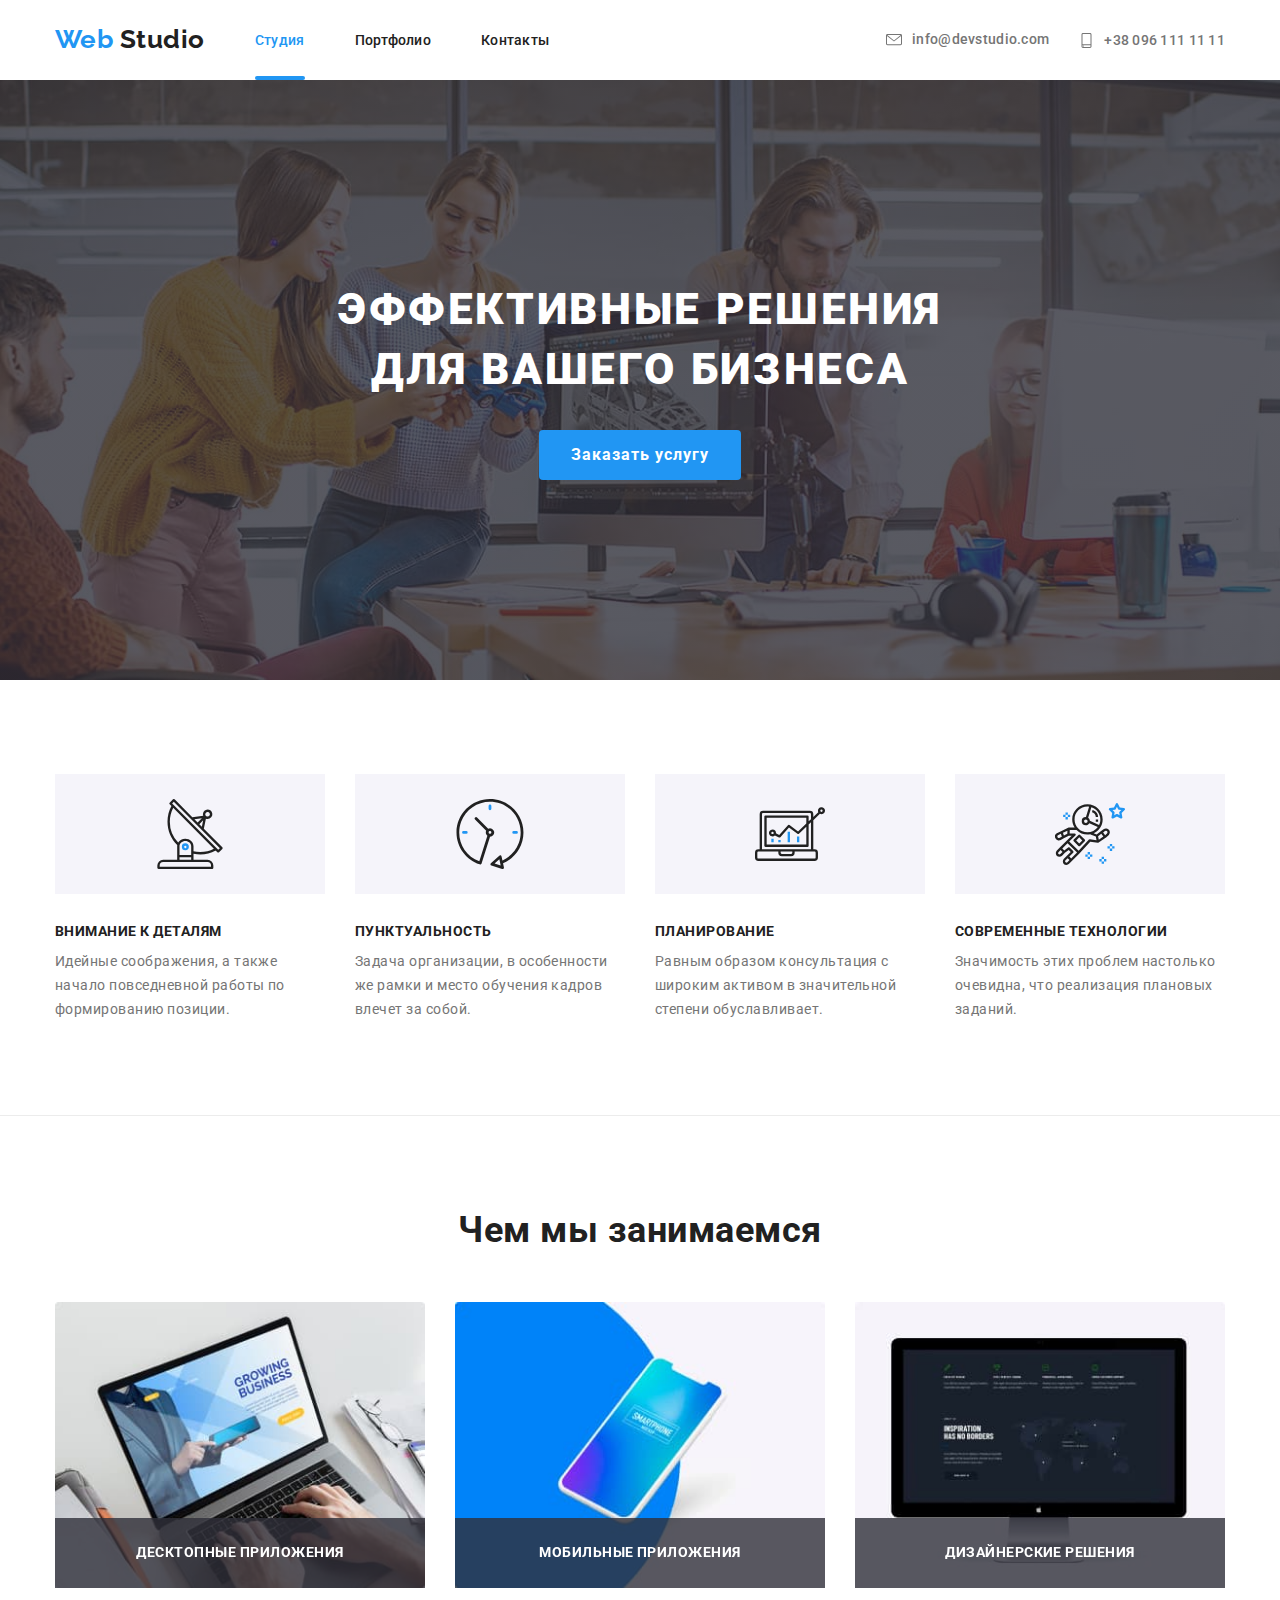
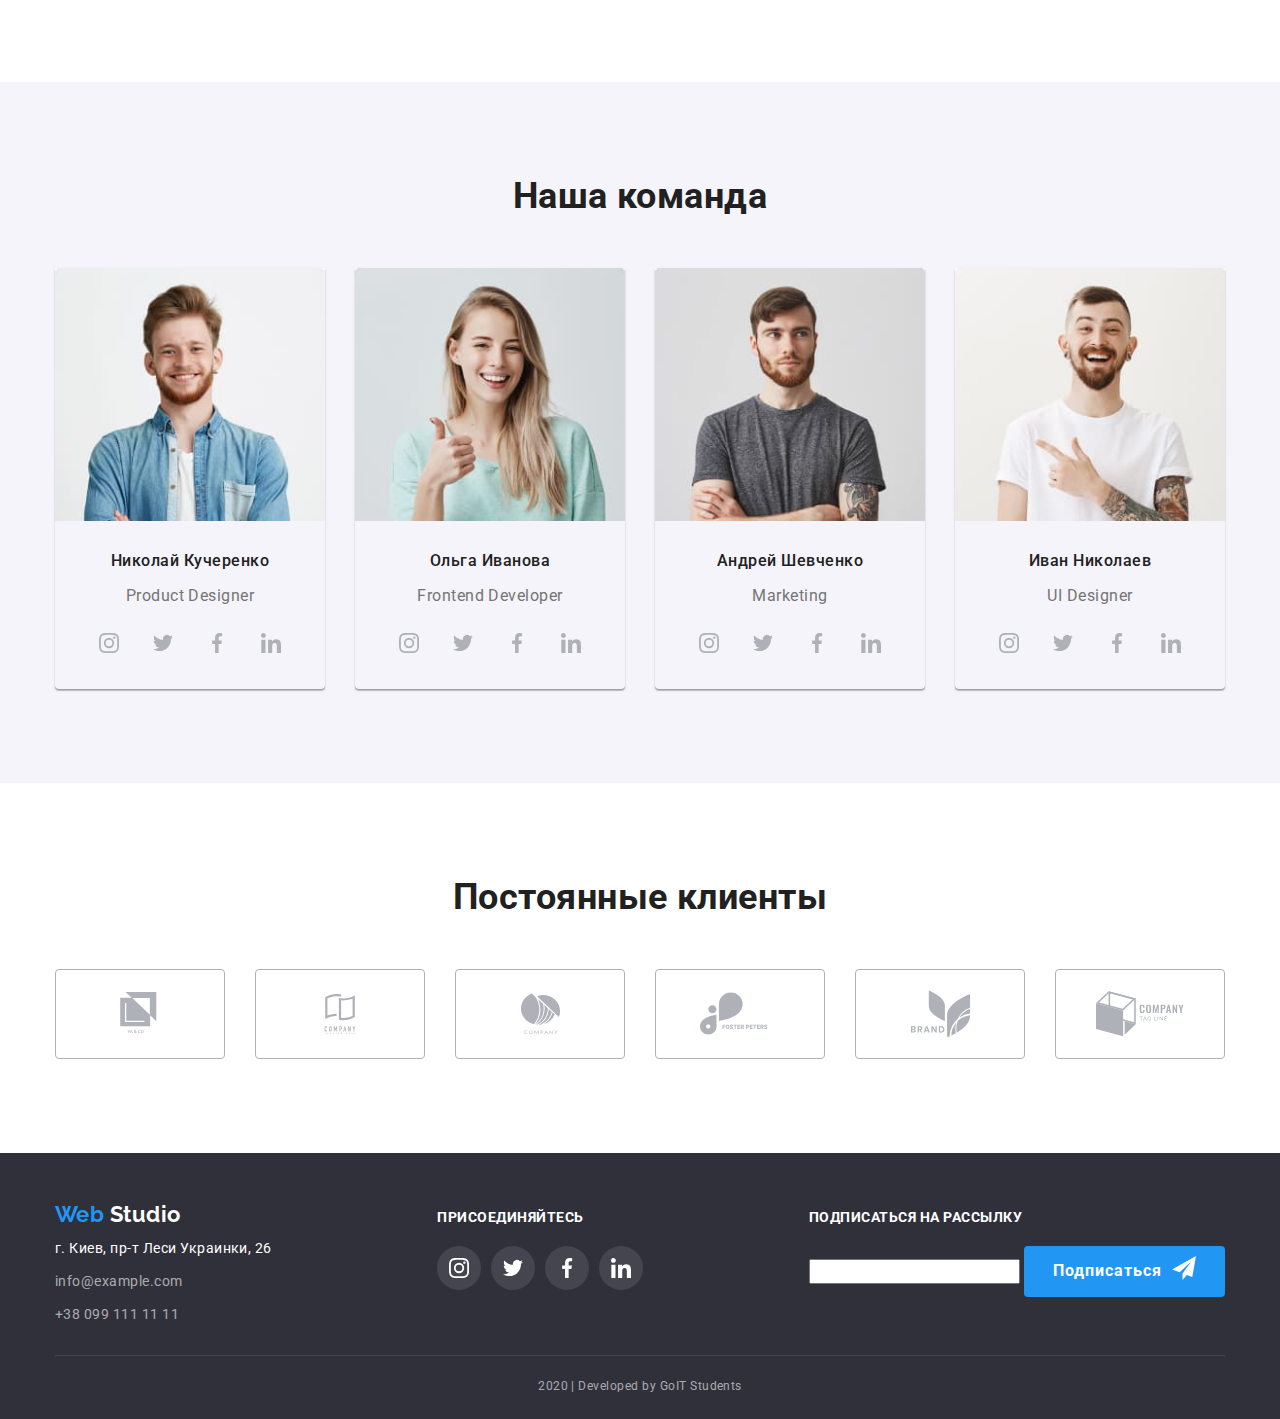
==== index.html @ bb08081d "стартовий файл" ====
<!DOCTYPE html>
<html lang="ru">
  <head>
    <meta charset="UTF-8" />
    <meta name="viewport" content="width=hea, initial-scale=1.0" />
    <title>Document</title>
    <link
      href="https://fonts.googleapis.com/css2?family=Raleway:wght@700&family=Roboto:wght@400;500;700;900&display=swap"
      rel="stylesheet"
    />
    <link
      rel="stylesheet"
      href="https://cdnjs.cloudflare.com/ajax/libs/modern-normalize/0.6.0/modern-normalize.min.css"
    />
    <link rel="stylesheet" href="./css/styles.css" />
  </head>
  <body class="page">
    <!-- header -->
    <header>
      <div class="container header">
        <nav class="main-nav">
          <a href="" class="logo logo-main">
            Web <span class="item">Studio</span>
          </a>

          <ul class="list site-nav">
            <li class="item">
              <a href="" class="link current">
                Студия
              </a>
            </li>
            <li class="item">
              <a href="./portfolio.html" class="link">Портфолио</a>
            </li>
            <li class="item"><a href="" class="link">Контакты</a></li>
          </ul>
        </nav>

        <ul class="list contacts-header">
          <li class="item">
            <a
              href="mailto:info@devstudio.com"
              class="link"
              aria-label="Написать"
            >
              <svg class="mail-icon">
                <use href="./images/symbol-defs.svg#mail-icon"></use>
              </svg>
              info@devstudio.com
            </a>
          </li>
          <li class="item">
            <a href="tel:+380991111111" class="link" aria-label="Позвонить">
              <svg class="phone-icon">
                <use href="./images/symbol-defs.svg#phone-icon"></use>
              </svg>
              +38 096 111 11 11</a
            >
          </li>
        </ul>
      </div>
    </header>

    <main>
      <!-- hero -->
      <section class="hero">
        <div class="hero-main">
          <h1 class="hero-title">эффективные решения для вашего бизнеса</h1>
          <button class="button" data-modal-open>Заказать услугу</button>
          <div class="backdrop is-hidden" data-modal>
            <div class="modal">
              <form class="js-speaker-form">
                <label for="name">Имя</label>
                <input type="text" name="name" id="name" />

                <label for="tel">Телефон</label>
                <input type="tel" name="tel" id="tel" />

                <label for="mail">Почта</label>
                <input type="email" name="mail" id="mail" />

                <input type="text" />

                <input type="text" />
                <button class="close-form" data-modal-close></button>
                <button class="button">Отправить</button>
              </form>
            </div>
          </div>
        </div>
      </section>

      <!-- features -->
      <section class="section border">
        <div class="container">
          <h2 class="section-title hidden">Преимущества</h2>

          <ul class="list features">
            <li class="item">
              <div class="features-image">
                <svg class="features-icon">
                  <use href="./images/symbol-defs.svg#antenna"></use>
                </svg>
              </div>
              <h3 class="title">Внимание к деталям</h3>
              <p class="features-description">
                Идейные соображения, а также начало повседневной работы по
                формированию позиции.
              </p>
            </li>
            <li class="item">
              <div class="features-image">
                <svg class="features-icon">
                  <use href="./images/symbol-defs.svg#clock"></use>
                </svg>
              </div>
              <h3 class="title">Пунктуальность</h3>
              <p class="features-description">
                Задача организации, в особенности же рамки и место обучения
                кадров влечет за собой.
              </p>
            </li>
            <li class="item">
              <div class="features-image">
                <svg class="features-icon">
                  <use href="./images/symbol-defs.svg#diagram"></use>
                </svg>
              </div>
              <h3 class="title">Планирование</h3>
              <p class="features-description">
                Равным образом консультация с широким активом в значительной
                степени обуславливает.
              </p>
            </li>
            <li class="item">
              <div class="features-image">
                <svg class="features-icon">
                  <use href="./images/symbol-defs.svg#astronaut"></use>
                </svg>
              </div>
              <h3 class="title">Современные технологии</h3>
              <p class="features-description">
                Значимость этих проблем настолько очевидна, что реализация
                плановых заданий.
              </p>
            </li>
          </ul>
        </div>
      </section>

      <!-- our-work -->
      <section class="section">
        <div class="container">
          <h2 class="section-title">Чем мы занимаемся</h2>

          <ul class="list our-work">
            <li class="item">
              <img
                src="./images/desctop-apps.jpg"
                alt="Десктопные приложения"
                width="370"
              />
              <h3 class="title">Десктопные приложения</h3>
            </li>
            <li class="item">
              <img
                src="./images/mobile-apps.jpg"
                alt="Мобильные приложения"
                width="370"
              />
              <h3 class="title">Мобильные приложения</h3>
            </li>
            <li class="item">
              <img
                src="./images/design.jpg"
                alt="Дизайнерские решения"
                width="370"
              />
              <h3 class="title">Дизайнерские решения</h3>
            </li>
          </ul>
        </div>
      </section>

      <!-- our-team -->

      <section class="section team-container">
        <div class="container">
          <h2 class="section-title">Наша команда</h2>

          <ul class="list our-team">
            <li class="item">
              <img
                src="./images/JohnSmith.jpg"
                alt="Николай Кучеренко"
                width="270"
              />
              <h3 class="title">Николай Кучеренко</h3>
              <p class="our-team-description">Product Designer</p>
              <ul class="list">
                <li class="item-social">
                  <a href="" class="link">
                    <svg class="social-media">
                      <use href="./images/symbol-defs.svg#instagram"></use>
                    </svg>
                  </a>
                </li>
                <li class="item-social">
                  <a href="" class="link">
                    <svg class="social-media">
                      <use href="./images/symbol-defs.svg#twitter"></use>
                    </svg>
                  </a>
                </li>
                <li class="item-social">
                  <a href="" class="link">
                    <svg class="social-media">
                      <use href="./images/symbol-defs.svg#facebook"></use>
                    </svg>
                  </a>
                </li>
                <li class="item-social">
                  <a href="" class="link">
                    <svg class="social-media">
                      <use href="./images/symbol-defs.svg#linkedin"></use>
                    </svg>
                  </a>
                </li>
              </ul>
            </li>
            <li class="item">
              <img
                src="./images/MartaStewart.jpg"
                alt="Ольга Иванова"
                width="270"
              />
              <h3 class="title">Ольга Иванова</h3>
              <p class="our-team-description">Frontend Developer</p>
              <ul class="list">
                <li class="item-social">
                  <a href="" class="link">
                    <svg class="social-media">
                      <use href="./images/symbol-defs.svg#instagram"></use>
                    </svg>
                  </a>
                </li>
                <li class="item-social">
                  <a href="" class="link">
                    <svg class="social-media">
                      <use href="./images/symbol-defs.svg#twitter"></use>
                    </svg>
                  </a>
                </li>
                <li class="item-social">
                  <a href="" class="link">
                    <svg class="social-media">
                      <use href="./images/symbol-defs.svg#facebook"></use>
                    </svg>
                  </a>
                </li>
                <li class="item-social">
                  <a href="" class="link">
                    <svg class="social-media">
                      <use href="./images/symbol-defs.svg#linkedin"></use>
                    </svg>
                  </a>
                </li>
              </ul>
            </li>
            <li class="item">
              <img
                src="./images/RobertJakis.jpg"
                alt="Андрей Шевченко"
                width="270"
              />
              <h3 class="title">Андрей Шевченко</h3>
              <p class="our-team-description">Marketing</p>
              <ul class="list">
                <li class="item-social">
                  <a href="" class="link">
                    <svg class="social-media">
                      <use href="./images/symbol-defs.svg#instagram"></use>
                    </svg>
                  </a>
                </li>
                <li class="item-social">
                  <a href="" class="link">
                    <svg class="social-media">
                      <use href="./images/symbol-defs.svg#twitter"></use>
                    </svg>
                  </a>
                </li>
                <li class="item-social">
                  <a href="" class="link">
                    <svg class="social-media">
                      <use href="./images/symbol-defs.svg#facebook"></use>
                    </svg>
                  </a>
                </li>
                <li class="item-social">
                  <a href="" class="link">
                    <svg class="social-media">
                      <use href="./images/symbol-defs.svg#linkedin"></use>
                    </svg>
                  </a>
                </li>
              </ul>
            </li>
            <li class="item">
              <img
                src="./images/MartinDoe.jpg"
                alt="Иван Николаев"
                width="270"
              />
              <h3 class="title">Иван Николаев</h3>
              <p class="our-team-description">UI Designer</p>
              <ul class="list">
                <li class="item-social">
                  <a href="" class="link">
                    <svg class="social-media">
                      <use href="./images/symbol-defs.svg#instagram"></use>
                    </svg>
                  </a>
                </li>
                <li class="item-social">
                  <a href="" class="link">
                    <svg class="social-media">
                      <use href="./images/symbol-defs.svg#twitter"></use>
                    </svg>
                  </a>
                </li>
                <li class="item-social">
                  <a href="" class="link">
                    <svg class="social-media">
                      <use href="./images/symbol-defs.svg#facebook"></use>
                    </svg>
                  </a>
                </li>
                <li class="item-social">
                  <a href="" class="link">
                    <svg class="social-media">
                      <use href="./images/symbol-defs.svg#linkedin"></use>
                    </svg>
                  </a>
                </li>
              </ul>
            </li>
          </ul>
        </div>
      </section>

      <!-- our-clients -->
      <section class="section">
        <div class="container">
          <h2 class="section-title">Постоянные клиенты</h2>

          <ul class="list our-clients">
            <li class="item">
              <a href="" class="link">
                <svg class="client-icon" width="44" height="90">
                  <use href="./images/symbol-defs.svg#client-one"></use>
                </svg>
              </a>
            </li>
            <li class="item">
              <a href="" class="link">
                <svg class="client-icon" width="40" height="90">
                  <use href="./images/symbol-defs.svg#client-two"></use>
                </svg>
              </a>
            </li>
            <li class="item">
              <a href="" class="link">
                <svg class="client-icon" width="41" height="90">
                  <use href="./images/symbol-defs.svg#client-three"></use>
                </svg>
              </a>
            </li>
            <li class="item">
              <a href="" class="link">
                <svg class="client-icon" width="80" height="90">
                  <use href="./images/symbol-defs.svg#client-four"></use>
                </svg>
              </a>
            </li>
            <li class="item">
              <a href="" class="link">
                <svg class="client-icon" width="59" height="90">
                  <use href="./images/symbol-defs.svg#client-five"></use>
                </svg>
              </a>
            </li>
            <li class="item">
              <a href="" class="link">
                <svg class="client-icon" width="88" height="90">
                  <use href="./images/symbol-defs.svg#client-six"></use>
                </svg>
              </a>
            </li>
          </ul>
        </div>
      </section>
    </main>

    <!-- footer -->
    <footer class="footer">
      <div class="container">
        <div class="main-footer">
          <div class="footer-contacts">
            <a href="" class="logo logo-secondary">
              Web <span class="item">Studio</span>
            </a>
            <address class="contacts">
              <div class="map-address">г. Киев, пр-т Леси Украинки, 26</div>
              <div class="footer-mail">
                <a href="mailto:info@example.com" class="link"
                  >info@example.com</a
                >
              </div>
              <div class="footer-tel">
                <a href="tel:+380991111111" class="link">+38 099 111 11 11</a>
              </div>
            </address>
          </div>

          <div class="social-media-footer">
            <b>присоединяйтесь</b>
            <ul class="list">
              <li class="item">
                <a href="" class="icon-social">
                  <svg class="social-media">
                    <use href="./images/symbol-defs.svg#instagram"></use>
                  </svg>
                </a>
              </li>
              <li class="item">
                <a href="" class="icon-social">
                  <svg class="social-media">
                    <use href="./images/symbol-defs.svg#twitter"></use>
                  </svg>
                </a>
              </li>
              <li class="item">
                <a href="" class="icon-social">
                  <svg class="social-media">
                    <use href="./images/symbol-defs.svg#facebook"></use>
                  </svg>
                </a>
              </li>
              <li class="item">
                <a href="" class="icon-social">
                  <svg class="social-media">
                    <use href="./images/symbol-defs.svg#linkedin"></use>
                  </svg>
                </a>
              </li>
            </ul>
          </div>

          <div class="submit">
            <b>подписаться на рассылку</b>
            <form class="js-speaker-form">
              <input type="email" name="mail" />
              <button type="submit" class="button">
                Подписаться
                <svg class="send">
                  <use href="./images/symbol-defs.svg#send"></use>
                </svg>
              </button>
            </form>
          </div>
        </div>

        <p class="copyright">2020 | Developed by GoIT Students</p>
      </div>
    </footer>

    <script src="./js/modal.js"></script>
    <script>
      (() => {
        document
          .querySelector('.js-speaker-form')
          .addEventListener('submit', e => {
            e.preventDefault();

            new FormData(e.currentTarget).forEach((value, name) =>
              console.log(`${name}: ${value}`),
            );

            e.currentTarget.reset();
          });
      })();
    </script>
  </body>
</html>
---- css/styles.css ----
/* main text color #212121 */
/* text color #757575 */
/* text and background color #FFFFFF */
/* accent color #2196F3 */
/* additional color rgba(255, 255, 255, 0.6 */
/* additional color rgba(255, 255, 255, 0.4) */
/* additional background color #E5E5E5 */
/* Raleway bold, Roboto bold normal 500 900*/

:root {
  --primary-text-color: #212121;
  --text-color: #757575;
  --accent-color: #2196f3;
  --white: #ffffff;
  --button-bcg-color: #f5f4fa;
  --footer-bcg-color: #2f303a;
  --link-color: #afb1b8;
}

.page {
  background-color: var(--white);
  color: var(--primary-text-color);

  font-family: Roboto, sans-serif;
  letter-spacing: 0.03em;
}

.list {
  list-style: none;
  padding: 0;
  margin: 0;
}

.container {
  width: 1200px;
  padding-left: 15px;
  padding-right: 15px;
  margin-left: auto;
  margin-right: auto;
}

.hidden {
  position: absolute;
  width: 1px;
  height: 1px;
  margin: -1px;
  border: 0px;
  padding: 0px;
  clip: rect(0 0 0 0);

  overflow: hidden;
}

img {
  display: block;
}

/* logo */

.logo {
  font-family: Raleway, sans-serif;
  font-weight: 700;
  line-height: 1.2;
  text-decoration: none;

  color: var(--accent-color);
}

.logo-main {
  font-size: 26px;
}

.logo-secondary {
  font-size: 22px;
}

.logo-main .item {
  color: var(--primary-text-color);
}

.logo-secondary .item {
  color: var(--white);
}

/* site-nav */

.header,
.main-nav,
.site-nav {
  display: flex;
}

.main-nav {
  align-items: center;
}

.site-nav {
  margin-left: 50px;
}

.site-nav .item:not(:last-child) {
  margin-right: 50px;
}

.site-nav .link {
  display: block;
  padding-top: 32px;
  padding-bottom: 32px;

  font-weight: 500;
  font-size: 14px;
  line-height: 1;
  letter-spacing: 0.02em;

  transition: 250ms cubic-bezier(0.4, 0, 0.2, 1);

  color: var(--primary-text-color);

  text-decoration: none;
}

.site-nav .link:hover,
.site-nav .link:focus {
  color: var(--accent-color);
}

.site-nav .link.current {
  color: var(--accent-color);
}

.current {
  position: relative;
}

.current::before {
  display: block;
  content: '';
  position: absolute;
  bottom: -1px;
  left: 0;

  width: 100%;
  height: 4px;
  background-color: var(--accent-color);
  border-radius: 2px;
}

/* contacts-header */

.contacts-header {
  display: flex;
  align-items: center;
  margin-left: auto;
}

.contacts-header .item:not(:last-child) {
  margin-right: 30px;
}

.contacts-header .link {
  display: flex;
  padding-top: 32px;
  padding-bottom: 32px;

  font-weight: 500;
  font-size: 14px;
  line-height: 1;
  letter-spacing: 0.02em;
  text-decoration: none;

  transition: 250ms cubic-bezier(0.4, 0, 0.2, 1);

  color: var(--text-color);
}

.contacts-header .link:hover,
.contacts-header .link:focus {
  color: var(--accent-color);
}

.mail-icon {
  width: 16px;
  height: 16px;
  margin-right: 10px;

  transition: 250ms cubic-bezier(0.4, 0, 0.2, 1);

  fill: var(--text-color);
}

.phone-icon {
  width: 15px;
  height: 15px;
  margin-right: 10px;

  transition: 250ms cubic-bezier(0.4, 0, 0.2, 1);

  fill: var(--text-color);
}

.link:hover .mail-icon,
.link:hover .phone-icon,
.link:focus .mail-icon,
.link:focus .phone-icon {
  fill: var(--accent-color);
}

.head {
  border-bottom: 1px solid #ececec;
}

/* hero */

.hero-title {
  margin-top: 0;

  font-weight: 900;
  font-size: 44px;
  line-height: 1.36;
  text-align: center;
  letter-spacing: 0.06em;
  text-transform: uppercase;

  color: var(--white);
}

.hero {
  max-width: 1600px;
  height: 600px;
  margin-left: auto;
  margin-right: auto;

  background-image: linear-gradient(
      rgba(47, 48, 58, 0.8),
      rgba(47, 48, 58, 0.8)
    ),
    url('../images/main-img.jpg');
  background-size: cover;
  background-position: center;
  background-repeat: no-repeat;
}

.hero-main {
  width: 696px;
  text-align: center;
  margin-left: auto;
  margin-right: auto;
  padding-top: 200px;
  padding-bottom: 200px;
}

.hero-main .hero-title {
  margin-bottom: 30px;
}

/* button */

.button {
  display: inline-block;
  padding: 10px 32px;
  min-width: 200px;

  font-weight: 700;
  font-size: 16px;
  line-height: 1.9;
  letter-spacing: 0.06em;
  border: none;
  border-radius: 4px;
  text-decoration: none;

  color: var(--white);
  background-color: var(--accent-color);
}

.submit .button {
  display: inline-flex;
  padding: 10px 29px;
  border: none;
}

.send {
  width: 24px;
  height: 24px;
  margin-left: 10px;
}

.filter-button {
  border-radius: 4px;
  padding: 6px 22px;

  font-weight: 500;
  font-size: 16px;
  line-height: 1.6;
  border: none;

  transition: 250ms cubic-bezier(0.4, 0, 0.2, 1);

  color: var(--primary-text-color);
  background-color: var(--button-bcg-color);
}

.filter-button:hover,
.filter-button:focus {
  color: var(--white);
  background-color: var(--accent-color);
  box-shadow: 0px 2px 2px rgba(0, 0, 0, 0.12), 0px 1px 2px rgba(0, 0, 0, 0.08),
    0px 3px 1px rgba(0, 0, 0, 0.1);
}

/* modal */

.backdrop {
  position: fixed;
  top: 0;
  left: 0;
  width: 100%;
  height: 100%;
  background-color: rgba(0, 0, 0, 0.5);

  opacity: 1;

  transition: opacity 250ms cubic-bezier(0.4, 0, 0.2, 1);
}

.backdrop.is-hidden {
  opacity: 0;
  pointer-events: none;
}

.backdrop.is-hidden .modal {
  transform: translate(-50%, -50%) scale(1.1);
}

.modal {
  position: absolute;
  top: 50%;
  left: 50%;

  width: 528px;
  height: 581px;
  padding: 15px;
  box-shadow: 0px 2px 1px rgba(0, 0, 0, 0.2), 0px 1px 1px rgba(0, 0, 0, 0.14),
    0px 1px 3px rgba(0, 0, 0, 0.12);
  border-radius: 4px;

  background-color: #fff;

  transform: translate(-50%, -50%) scale(1);

  transition: transform 250ms cubic-bezier(0.4, 0, 0.2, 1);
}

.close-form {
  position: absolute;
  top: -9px;
  right: -9px;

  width: 30px;
  height: 30px;
  border: none;
  border-radius: 50%;
  box-shadow: 0px 2px 1px rgba(0, 0, 0, 0.2), 0px 1px 1px rgba(0, 0, 0, 0.14),
    0px 1px 3px rgba(0, 0, 0, 0.12);

  background-color: var(--white);
}

/* section */

.section {
  padding-bottom: 94px;
  padding-top: 94px;
}

.section-title {
  margin-top: 0;
  margin-bottom: 50px;

  font-weight: 700;
  font-size: 36px;
  line-height: 1.16;
  text-align: center;

  color: var(--primary-text-color);
}

/* features */

.features {
  display: flex;
}

.border {
  border-bottom: 1px solid #ececec;
}

.features .item:not(:last-child) {
  margin-right: 30px;
}

.features .title {
  margin-top: 30px;
  margin-bottom: 10px;

  font-weight: 700;
  font-size: 14px;
  line-height: 1.14;
  text-transform: uppercase;

  color: var(--primary-text-color);
}

.features-description {
  margin-top: 0;
  margin-bottom: 0;

  font-size: 14px;
  line-height: 1.7;

  color: var(--text-color);
}

.features .features-image {
  display: flex;
  width: 270px;
  height: 120px;
  justify-content: center;
  align-items: center;

  background-color: var(--button-bcg-color);
}

.features-icon {
  width: 70px;
  height: 70px;
}

/* our-work */

.our-work {
  display: flex;
}

.our-work .item:not(:last-child) {
  margin-right: 30px;
}

.our-work .item {
  position: relative;
}

.our-work .title {
  display: inline-block;
  position: absolute;
  bottom: 0;
  right: 0;

  margin: 0;
  padding: 27px 0px;
  text-align: center;
  min-width: 370px;

  font-weight: 700;
  font-size: 14px;
  line-height: 1.14;
  text-transform: uppercase;

  color: var(--white);
  background-color: rgba(47, 48, 58, 0.8);
}

/* our-team */

.our-team {
  display: flex;
}

.our-team .item {
  text-align: center;
  box-shadow: 0px 2px 1px rgba(0, 0, 0, 0.2), 0px 1px 1px rgba(0, 0, 0, 0.14),
    0px 1px 3px rgba(117, 78, 78, 0.12);
  border-radius: 0px 0px 4px 4px;
}

.our-team .item:not(:last-child) {
  margin-right: 30px;
}

.team-container {
  background-color: var(--button-bcg-color);
}

.our-team .title {
  margin-top: 30px;
  margin-bottom: 10px;

  font-weight: 500;
  font-size: 16px;
  line-height: 1.2;

  color: var(--primary-text-color);
}

.our-team-description {
  margin-bottom: 16px;

  font-size: 16px;
  line-height: 1.2;

  color: var(--text-color);
}

.our-team .social-media {
  display: inline-block;

  width: 20px;
  height: 20px;
  fill: var(--link-color);

  transition: 250ms cubic-bezier(0.4, 0, 0.2, 1);

  background-color: transparent;
}

.our-team .list {
  display: flex;
  justify-content: center;
  align-items: center;
  margin-bottom: 24px;
}

.our-team .link {
  display: flex;
  width: 44px;
  height: 44px;
  justify-content: center;
  align-items: center;
  border-radius: 50%;

  transition: 250ms cubic-bezier(0.4, 0, 0.2, 1);
}

.link:hover .social-media,
.link:focus .social-media {
  fill: var(--white);
}

.our-team .link:hover,
.our-team .link:focus {
  background-color: var(--accent-color);
}

/* our-clients */

.our-clients {
  display: flex;
  justify-content: center;
}

.our-clients .link {
  display: flex;

  width: 170px;
  height: 90px;
  border: 1px solid var(--link-color);
  border-radius: 4px;
  justify-content: center;
  align-items: center;

  transition: 250ms cubic-bezier(0.4, 0, 0.2, 1);
}

.our-clients .item:not(:last-child) {
  margin-right: 30px;
}

.our-clients .link:hover,
.our-clients .link:focus {
  border: 1px solid var(--accent-color);
}

.link:hover .client-icon,
.link:focus .client-icon {
  fill: var(--accent-color);
}

.client-icon {
  fill: var(--link-color);
  margin: 0;
  padding: 0;

  transition: 250ms cubic-bezier(0.4, 0, 0.2, 1);
}

/* examples */

.portfolio-filter {
  display: flex;
  justify-content: center;
  padding-bottom: 16px;
}

.portfolio-filter .item:not(:last-child) {
  margin-right: 9px;
}

.examples {
  display: flex;
  flex-wrap: wrap;
}

.examples .item {
  width: 370px;
  margin-right: 30px;
  margin-bottom: 30px;
  /* border-radius: 5px; */
}

.examples .item:hover,
.examples .item:focus {
  box-shadow: 1px 4px 6px rgba(0, 0, 0, 0.16), 0px 4px 4px rgba(0, 0, 0, 0.06),
    0px 1px 1px rgba(0, 0, 0, 0.12);
}

.examples .item:nth-child(3n) {
  margin-right: 0px;
}

.examples .item:nth-last-child(-n + 3) {
  margin-bottom: 0px;
}

.portfolio-header {
  margin-top: 0;
  margin-bottom: 0;
}

.examples .description {
  padding: 20px 24px;
  border-top: 0;
  border-left: 1px solid #eeeeee;
  border-bottom: 1px solid #eeeeee;
  border-right: 1px solid #eeeeee;
  /* border-bottom-right-radius: 5px;
  border-bottom-left-radius: 5px; */
}

.examples .title {
  margin-top: 20px;
  margin-bottom: 4px;

  font-weight: 700;
  font-size: 18px;
  line-height: 2;
  letter-spacing: 0.06em;

  color: var(--primary-text-color);
}

.examples-description {
  margin-top: 0;
  margin-bottom: 20px;

  font-size: 16px;
  line-height: 1.2;

  color: var(--text-color);
}

.examples-text {
  font-size: 18px;
  line-height: 1.5;

  color: var(--white);
}

.examples a {
  text-decoration: none;
}

.thumb {
  position: relative;
  overflow: hidden;
}

.examples-text {
  position: absolute;
  top: 0;
  left: 0;

  width: 100%;
  height: 100%;

  padding: 63px 24px;
  margin: 0;
  background-color: rgba(33, 150, 243, 0.9);
  /* border-radius: 5px; */

  color: var(--white);

  transform: translateY(100%);
  transition: transform 250ms cubic-bezier(0.4, 0, 0.2, 1);
}

.examples .item:hover .examples-text,
.examples .item:focus .examples-text {
  transform: translateY(0);
}

/* footer */

.main-footer {
  display: flex;
  align-items: baseline;
  justify-content: space-between;

  padding-top: 48px;
  padding-bottom: 28px;
  border-bottom: 1px solid rgba(255, 255, 255, 0.1);
}

.footer-contacts .logo {
  display: block;
  margin-bottom: 10px;
}

.footer-contacts .map-address,
.footer-contacts .footer-mail {
  margin-bottom: 9px;
}

.footer {
  background-color: var(--footer-bcg-color);
}

address {
  font-style: normal;
  font-size: 14px;
  line-height: 1.7;

  color: var(--white);
}

.contacts .link {
  font-style: normal;
  text-decoration: none;

  transition: 250ms cubic-bezier(0.4, 0, 0.2, 1);

  color: rgba(255, 255, 255, 0.6);
}

.contacts .link:hover,
.contacts .link:focus {
  color: var(--accent-color);
}

b {
  display: inline-block;

  font-weight: 700;
  font-size: 14px;
  margin-bottom: 21px;
  line-height: 1.1;
  text-transform: uppercase;

  color: var(--white);
}

.social-media-footer .list {
  display: flex;
}

.social-media-footer .item:not(:last-child),
.item-social:not(:last-child) {
  margin-right: 10px;
}

.social-media-footer .social-media {
  width: 20px;
  height: 20px;
  fill: var(--white);
}

.social-media-footer .icon-social {
  display: flex;
  width: 44px;
  height: 44px;
  border-radius: 50%;
  justify-content: center;
  align-items: center;

  transition: 250ms cubic-bezier(0.4, 0, 0.2, 1);

  background-color: rgba(255, 255, 255, 0.1);
}

.social-media-footer .icon-social:hover,
.social-media-footer .icon-social:focus {
  background-color: var(--accent-color);
}

.copyright {
  padding-top: 18px;
  padding-bottom: 21px;
  margin: 0;

  font-size: 12px;
  line-height: 2;
  text-align: center;

  color: rgba(255, 255, 255, 0.6);
}
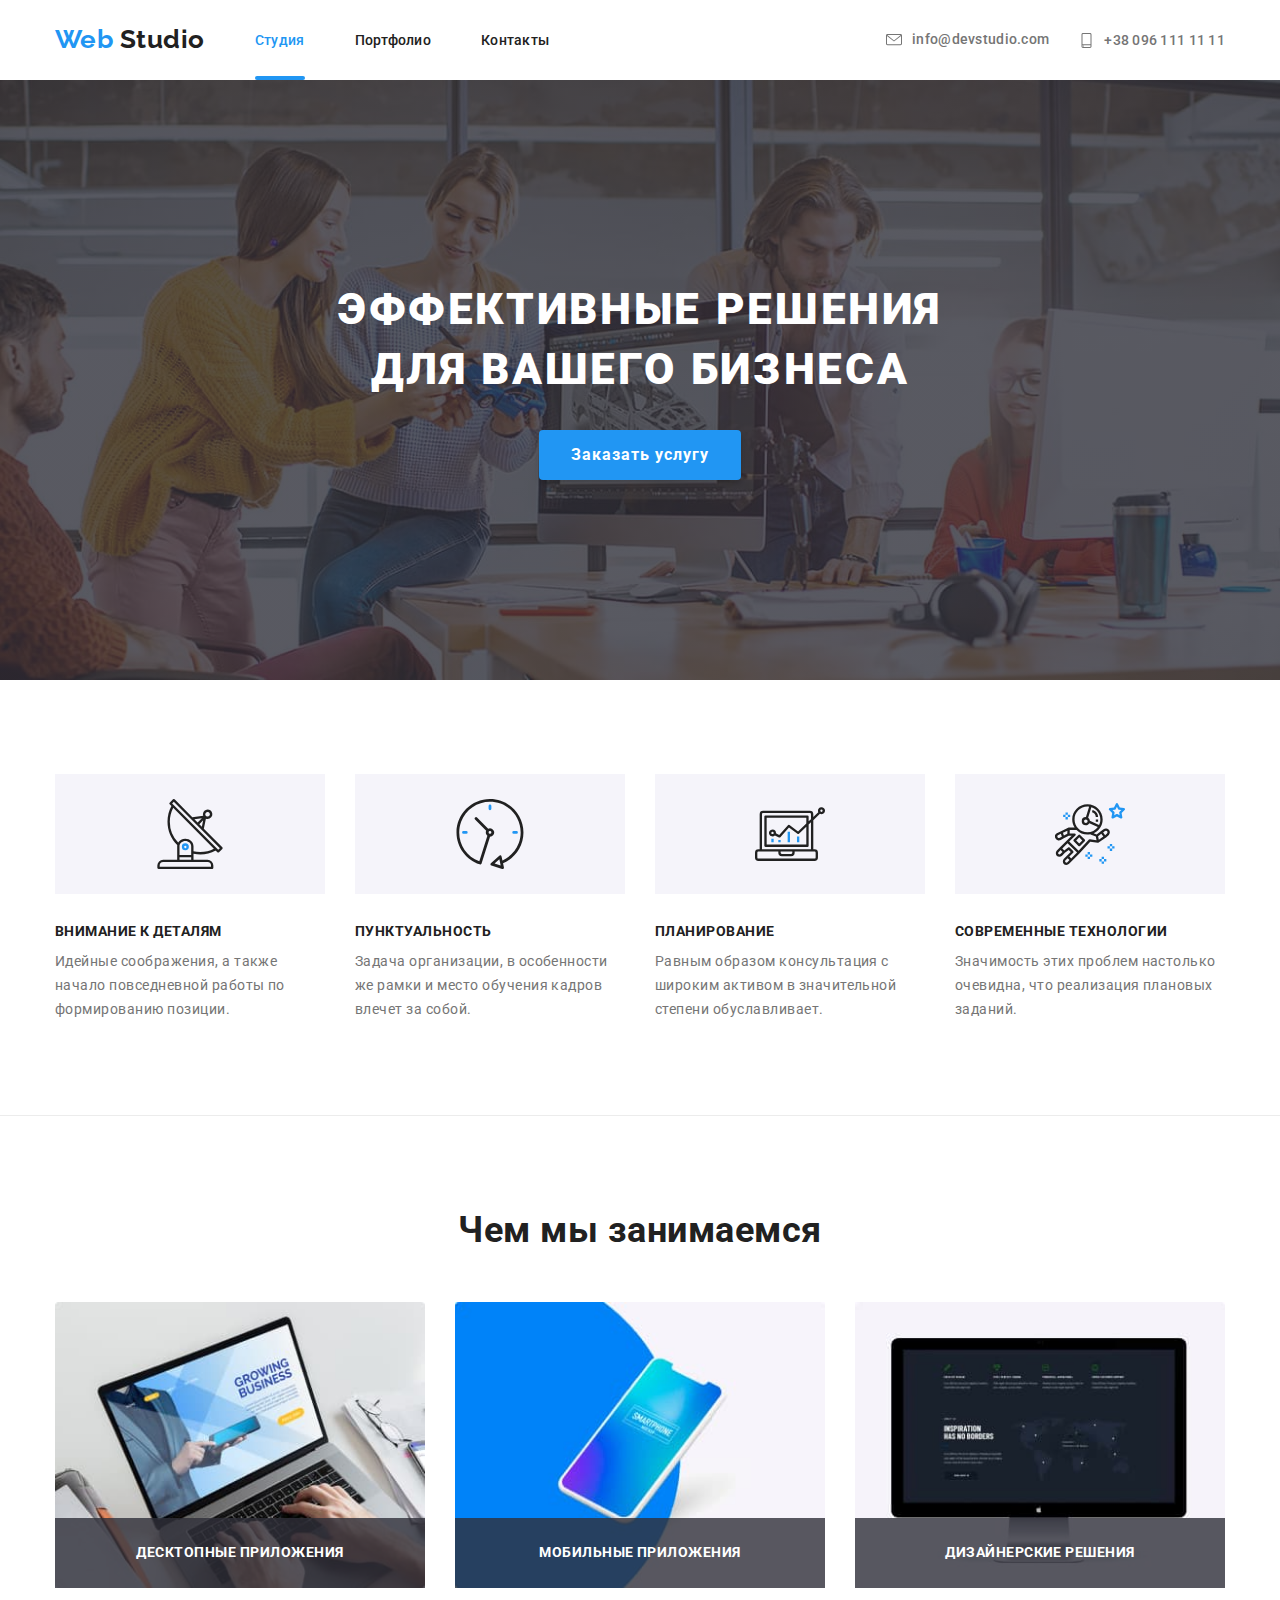
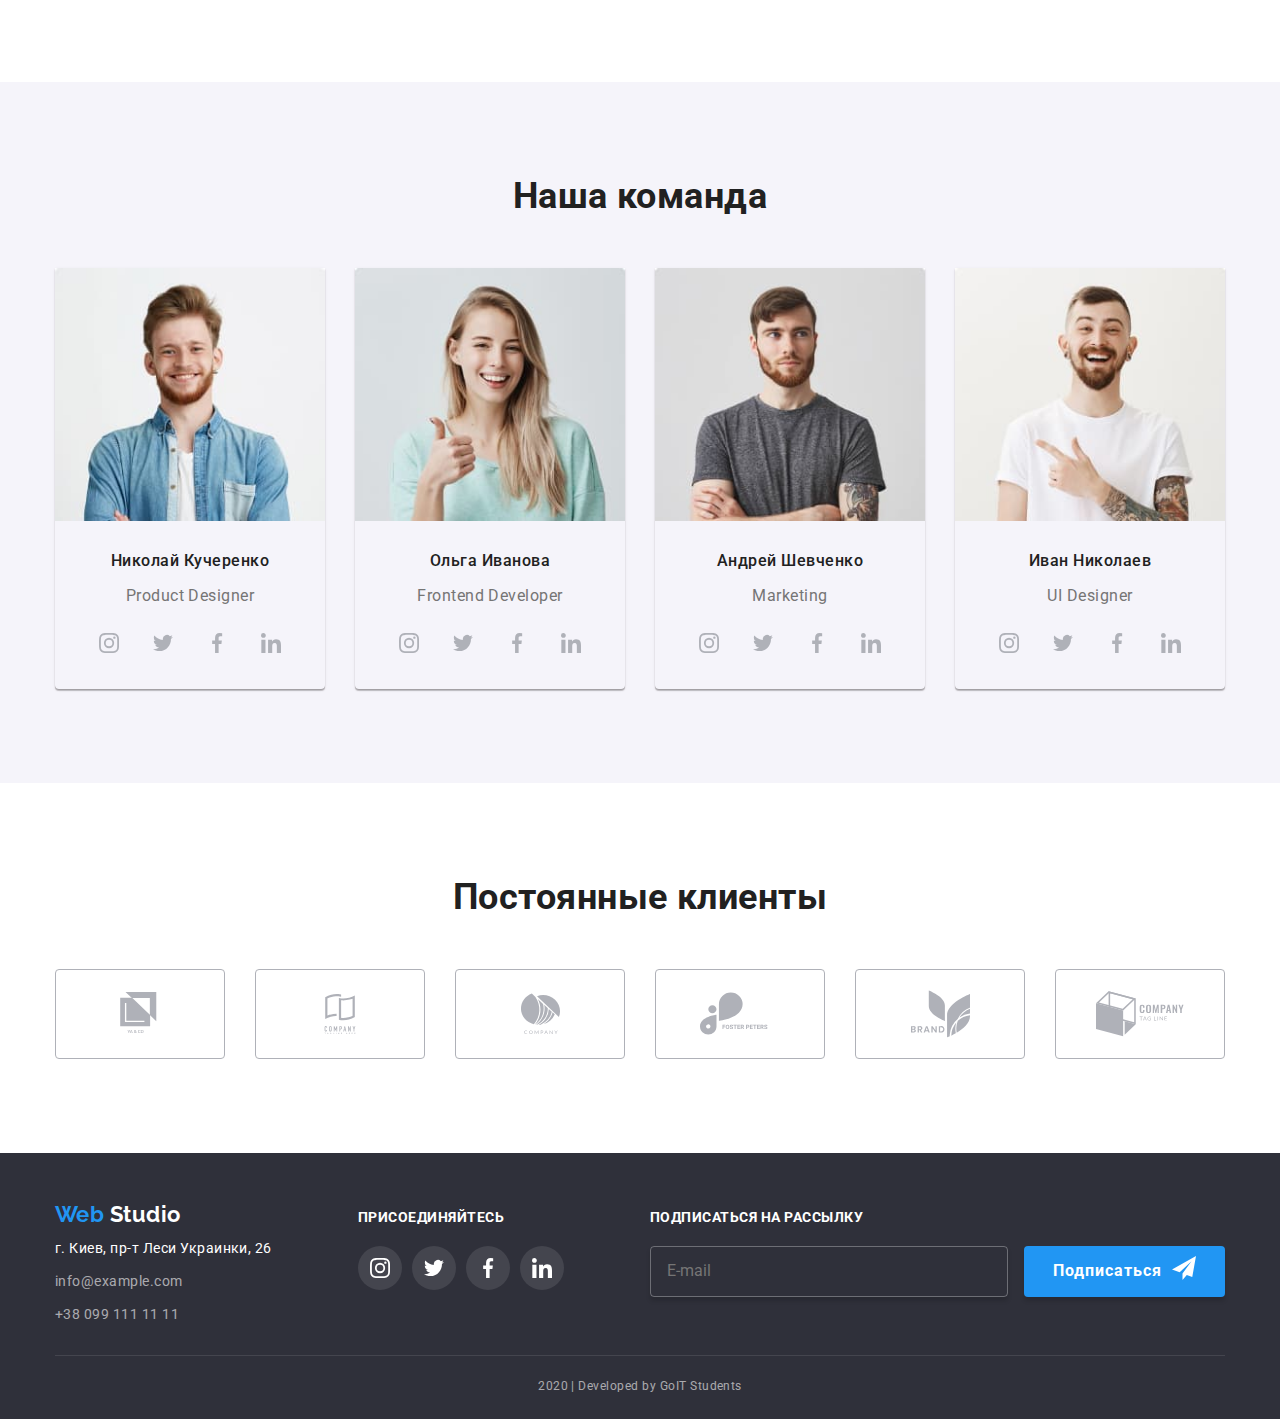
==== commit 9ba295c4: "додає розмітку форми заявки" ====
--- a/index.html
+++ b/index.html
@@ -32,7 +32,9 @@
             <li class="item">
               <a href="./portfolio.html" class="link">Портфолио</a>
             </li>
-            <li class="item"><a href="" class="link">Контакты</a></li>
+            <li class="item">
+              <a href="" class="link">Контакты</a>
+            </li>
           </ul>
         </nav>
 
@@ -67,26 +69,6 @@
         <div class="hero-main">
           <h1 class="hero-title">эффективные решения для вашего бизнеса</h1>
           <button class="button" data-modal-open>Заказать услугу</button>
-          <div class="backdrop is-hidden" data-modal>
-            <div class="modal">
-              <form class="js-speaker-form">
-                <label for="name">Имя</label>
-                <input type="text" name="name" id="name" />
-
-                <label for="tel">Телефон</label>
-                <input type="tel" name="tel" id="tel" />
-
-                <label for="mail">Почта</label>
-                <input type="email" name="mail" id="mail" />
-
-                <input type="text" />
-
-                <input type="text" />
-                <button class="close-form" data-modal-close></button>
-                <button class="button">Отправить</button>
-              </form>
-            </div>
-          </div>
         </div>
       </section>
 
@@ -401,6 +383,80 @@
         </div>
       </section>
     </main>
+
+    <div class="backdrop is-hidden" data-modal>
+      <div class="modal">
+        <form class="form js-speaker-form" autocomplete="off">
+          <b>Оставьте свои данные, мы вам перезвоним</b>
+
+          <label class="form-field">
+            <input type="text" name="name" placeholder=" " class="form-input" />
+            <span class="form-label" for="name">Имя</span>
+            <span class="icon">
+              <svg class="form-icon">
+                <use href="./images/symbol-defs.svg#form-person-icon"></use>
+              </svg>
+            </span>
+          </label>
+
+          <label class="form-field">
+            <input type="tel" name="tel" placeholder=" " class="form-input" />
+            <span class="form-label" for="tel">Телефон</span>
+            <span class="icon">
+              <svg class="form-icon">
+                <use href="./images/symbol-defs.svg#form-tel-icon"></use>
+              </svg>
+            </span>
+          </label>
+
+          <label class="form-field">
+            <input
+              type="email"
+              name="mail"
+              placeholder=" "
+              class="form-input"
+            />
+            <span class="form-label" for="mail">Почта</span>
+            <span class="icon">
+              <svg class="form-icon">
+                <use href="./images/symbol-defs.svg#form-mail-icon"></use>
+              </svg>
+            </span>
+          </label>
+
+          <label class="form-field">
+            <textarea
+              name="comment"
+              placeholder=" "
+              class="form-input"
+              rows="6"
+            ></textarea>
+            <span class="form-label comment" for="comment">Комментарий</span>
+          </label>
+
+          <div>
+            <label class="checkbox-label">
+              <input
+                class="checkbox"
+                type="checkbox"
+                name="agreement"
+                value="agreed"
+              />
+              <span class="icon"></span>
+              <div>
+                Соглашаюсь с рассылкой и принимаю
+                <a href="" class="link">Условия договора</a>
+              </div>
+            </label>
+          </div>
+
+          <button class="close-form" data-modal-close></button>
+          <button type="submit" class="button" data-modal-close>
+            Отправить
+          </button>
+        </form>
+      </div>
+    </div>
 
     <!-- footer -->
     <footer class="footer">
@@ -457,13 +513,14 @@
             </ul>
           </div>
 
-          <div class="submit">
+          <div class="footer-submit">
             <b>подписаться на рассылку</b>
             <form class="js-speaker-form">
-              <input type="email" name="mail" />
+              <label class="footer-form-label">
+                <input type="email" name="mail" placeholder="E-mail" />
+              </label>
               <button type="submit" class="button">
-                Подписаться
-                <svg class="send">
+                Подписаться<svg class="send">
                   <use href="./images/symbol-defs.svg#send"></use>
                 </svg>
               </button>
@@ -476,7 +533,7 @@
     </footer>
 
     <script src="./js/modal.js"></script>
-    <script>
+    <!-- <script>
       (() => {
         document
           .querySelector('.js-speaker-form')
@@ -490,6 +547,6 @@
             e.currentTarget.reset();
           });
       })();
-    </script>
+    </script> -->
   </body>
 </html>
--- a/css/styles.css
+++ b/css/styles.css
@@ -270,9 +270,10 @@
 
   color: var(--white);
   background-color: var(--accent-color);
-}
-
-.submit .button {
+  box-shadow: 0px 4px 4px rgba(0, 0, 0, 0.15);
+}
+
+.footer-submit .button {
   display: inline-flex;
   padding: 10px 29px;
   border: none;
@@ -338,7 +339,6 @@
 
   width: 528px;
   height: 581px;
-  padding: 15px;
   box-shadow: 0px 2px 1px rgba(0, 0, 0, 0.2), 0px 1px 1px rgba(0, 0, 0, 0.14),
     0px 1px 3px rgba(0, 0, 0, 0.12);
   border-radius: 4px;
@@ -346,7 +346,6 @@
   background-color: #fff;
 
   transform: translate(-50%, -50%) scale(1);
-
   transition: transform 250ms cubic-bezier(0.4, 0, 0.2, 1);
 }
 
@@ -361,8 +360,153 @@
   border-radius: 50%;
   box-shadow: 0px 2px 1px rgba(0, 0, 0, 0.2), 0px 1px 1px rgba(0, 0, 0, 0.14),
     0px 1px 3px rgba(0, 0, 0, 0.12);
-
+  background-image: url(../images/close-icon.svg);
   background-color: var(--white);
+  background-size: 18px;
+  background-repeat: no-repeat;
+  background-position: center;
+}
+
+.form {
+  margin: 0;
+  padding: 40px;
+  text-align: center;
+}
+
+.form b {
+  display: inline-block;
+
+  font-weight: 700;
+  font-size: 20px;
+  line-height: 1.15;
+  margin-bottom: 30px;
+}
+
+.form-field {
+  position: relative;
+  display: flex;
+
+  margin-bottom: 28px;
+}
+
+.form-field:nth-child(5) {
+  margin-bottom: 20px;
+}
+
+.form-field input,
+.form-field textarea {
+  margin: 0;
+  width: 100%;
+  font-size: 14px;
+  line-height: 1.14;
+  border: 1px solid rgba(33, 33, 33, 0.2);
+  border-radius: 4px;
+  color: var(--text-color);
+}
+
+.form-field input {
+  padding: 12px 42px;
+}
+
+.form-field textarea {
+  padding: 12px 16px;
+  resize: none;
+}
+
+.form-label {
+  position: absolute;
+  top: 50%;
+  left: 42px;
+
+  font-size: 14px;
+  line-height: 1.14;
+
+  transform: translateY(-50%);
+  color: var(--text-color);
+
+  transition: 250ms cubic-bezier(0.4, 0, 0.2, 1);
+}
+
+.form-field .comment {
+  top: 12px;
+  left: 16px;
+
+  transform: none;
+}
+
+.form-field .icon {
+  position: absolute;
+  top: 50%;
+  left: 16px;
+  width: 18px;
+  height: 18px;
+
+  transform: translateY(-50%);
+}
+
+.form-icon {
+  width: 18px;
+  height: 18px;
+
+  transition: 250ms cubic-bezier(0.4, 0, 0.2, 1);
+}
+
+.form-field:focus-within .form-label,
+.form-input:not(:placeholder-shown) + .form-label {
+  color: var(--accent-color);
+  transform: translateY(-42px);
+  left: 16px;
+}
+
+.form-field:focus-within .comment,
+.form-input:not(:placeholder-shown) + .comment {
+  transform: translateY(-34px);
+}
+
+.form-field:focus-within .icon {
+  fill: var(--accent-color);
+}
+
+.form-input:focus {
+  border: 1px solid var(--accent-color);
+}
+
+.form .link {
+  color: var(--accent-color);
+}
+
+.checkbox {
+  -webkit-appearance: none;
+  -moz-appearance: none;
+  appearance: none;
+
+  position: absolute;
+}
+
+.checkbox-label {
+  display: inline-flex;
+  align-items: center;
+
+  font-size: 14px;
+  line-height: 1.7;
+  margin-bottom: 30px;
+}
+
+.checkbox-label .icon {
+  display: inline-block;
+  margin-right: 8px;
+  width: 15px;
+  height: 15px;
+  border: 2px solid var(--primary-text-color);
+  border-radius: 2px;
+}
+
+.checkbox:checked + .icon {
+  border-color: var(--accent-color);
+  background-color: var(--accent-color);
+  background-image: url(../images/check.svg);
+  background-size: contain;
+  background-origin: border-box;
 }
 
 /* section */
@@ -755,7 +899,7 @@
   color: var(--accent-color);
 }
 
-b {
+.footer b {
   display: inline-block;
 
   font-weight: 700;
@@ -767,6 +911,17 @@
   color: var(--white);
 }
 
+.footer-submit input {
+  margin-right: 12px;
+  padding: 15px 16px;
+  min-width: 358px;
+  border: 1px solid rgba(255, 255, 255, 0.3);
+  box-shadow: 0px 4px 4px rgba(0, 0, 0, 0.15);
+  border-radius: 4px;
+  background-color: transparent;
+  color: rgba(255, 255, 255, 0.6);
+}
+
 .social-media-footer .list {
   display: flex;
 }
